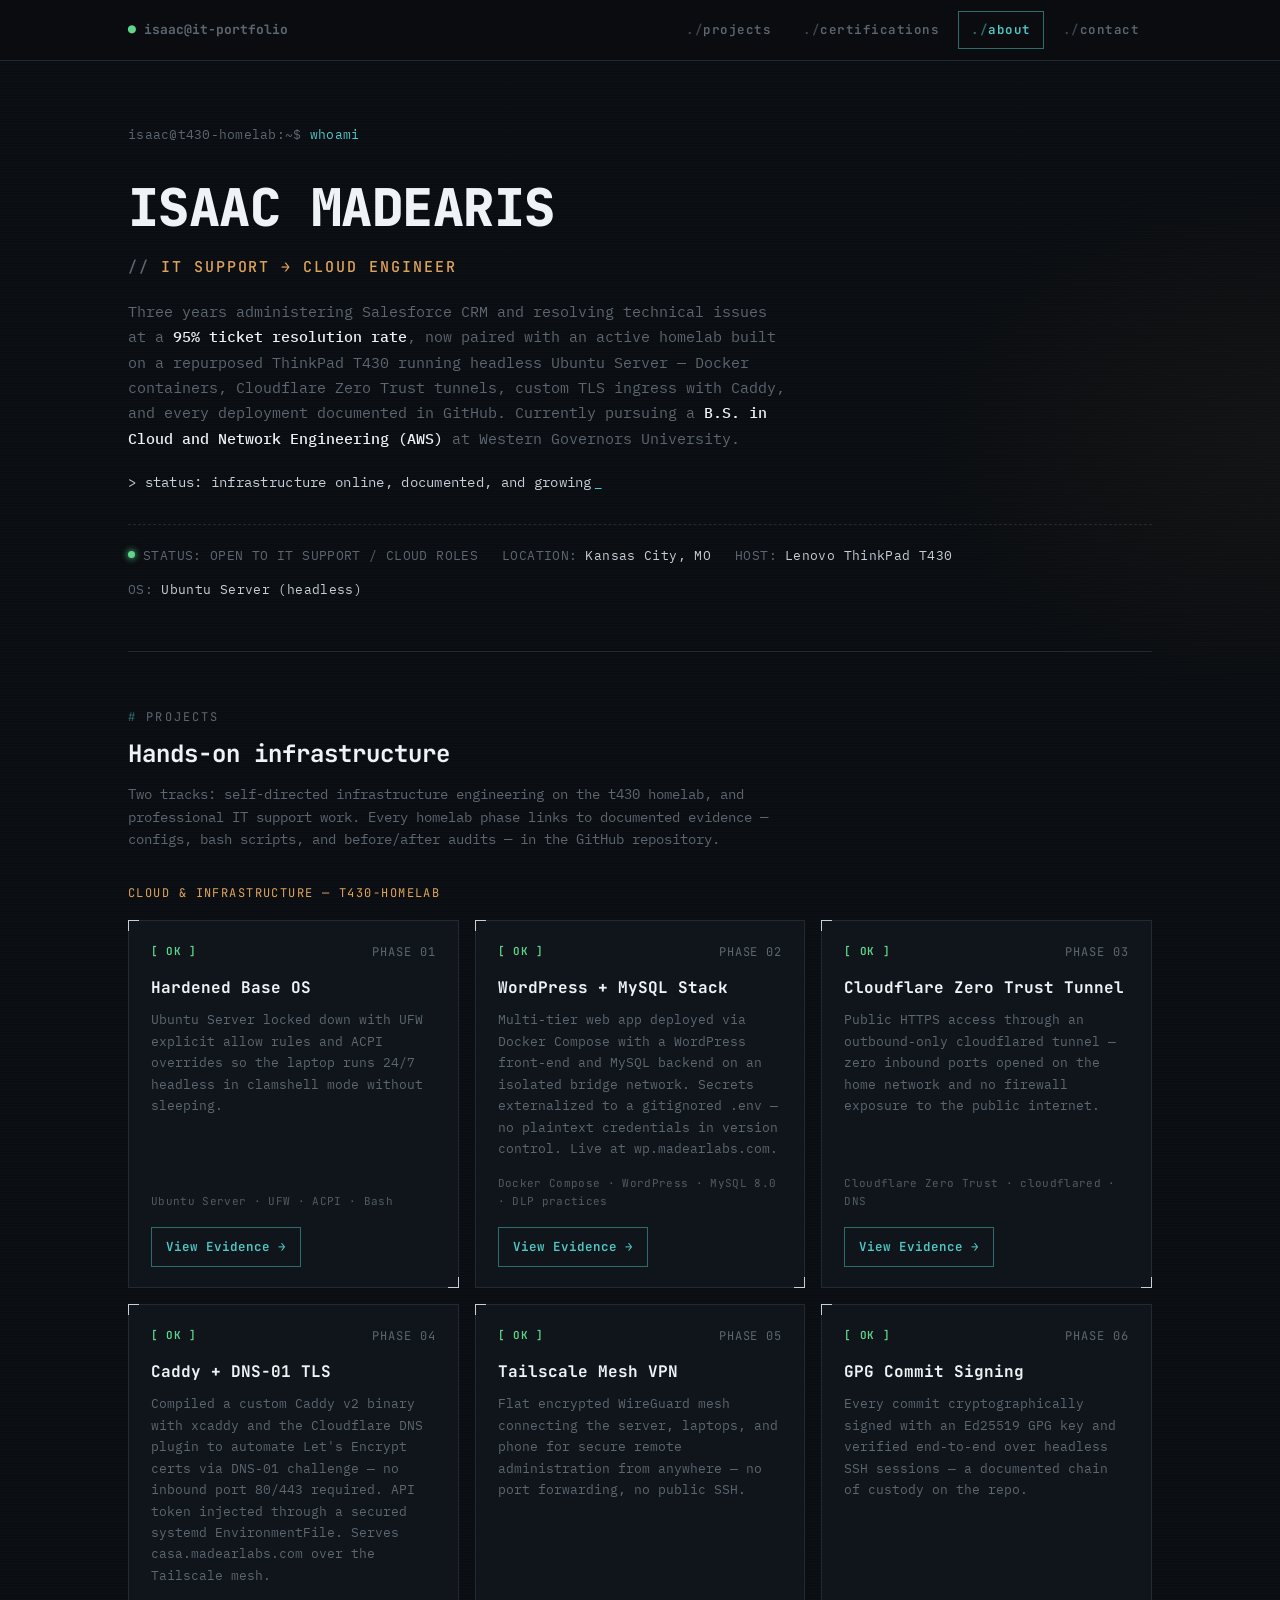
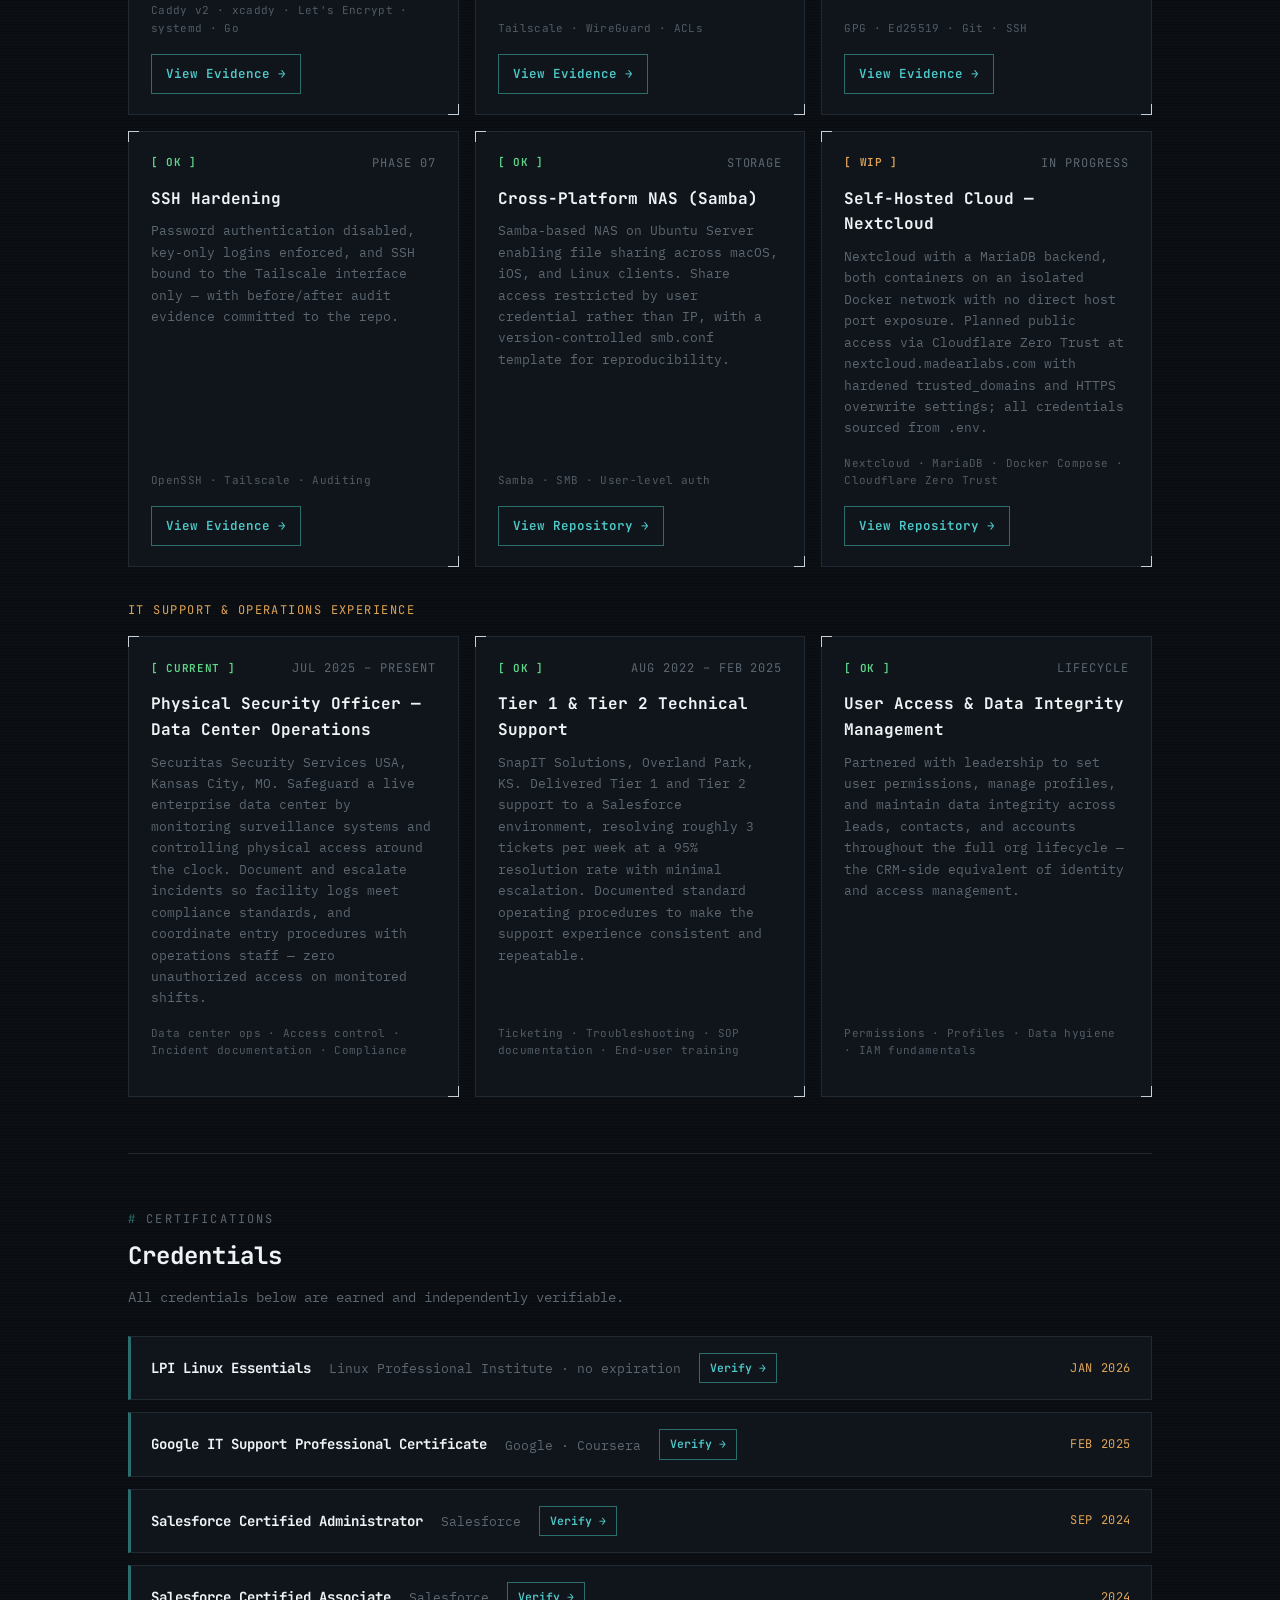
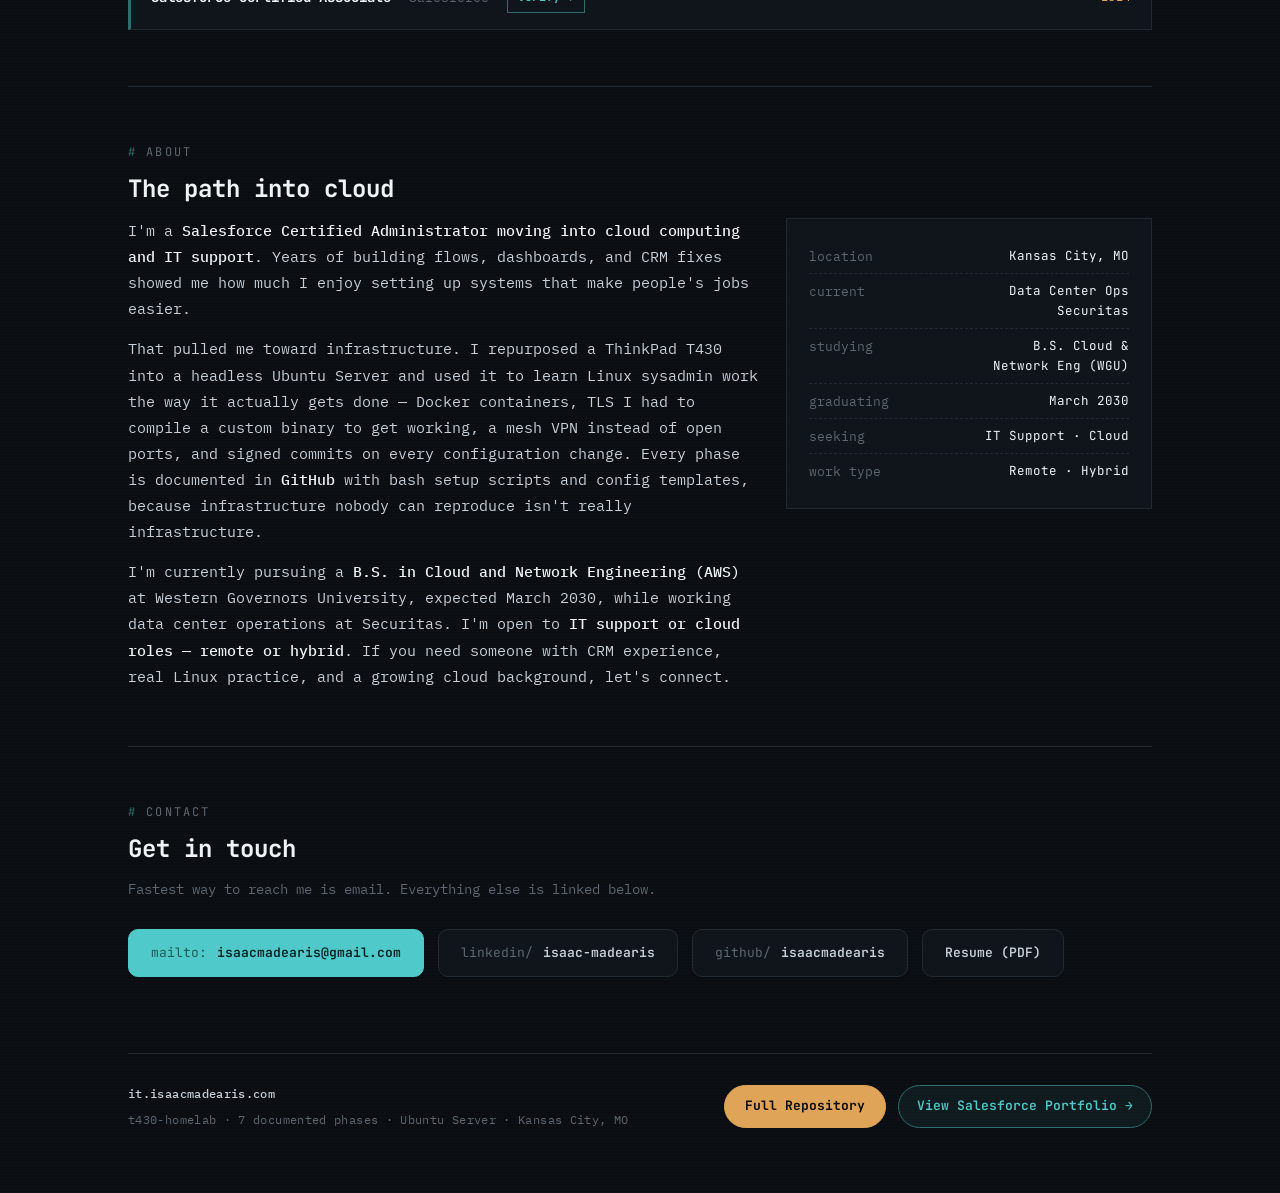
==== index.html @ e812023b "Initial commit" ====
<!DOCTYPE html>
<html lang="en">
<head>
<meta charset="UTF-8">
<meta name="viewport" content="width=device-width, initial-scale=1.0">
<title>Isaac Madearis — IT Support → Cloud Engineer</title>
<meta name="description" content="Isaac Madearis — IT Support Specialist and Cloud &amp; Network Engineering student. Documented ThinkPad T430 homelab: Docker, Cloudflare Zero Trust, Caddy TLS, Tailscale.">
<link rel="preconnect" href="https://fonts.googleapis.com">
<link rel="preconnect" href="https://fonts.gstatic.com" crossorigin>
<link href="https://fonts.googleapis.com/css2?family=JetBrains+Mono:wght@400;500;600;700;800&family=IBM+Plex+Mono:wght@400;500&display=swap" rel="stylesheet">
<link rel="stylesheet" href="style.css">
</head>
<body>

  <nav class="topnav">
    <div class="wrap">
      <span class="nav-brand"><span class="dot">●</span> isaac@it-portfolio</span>
      <ul class="nav-links">
        <li><a href="#projects">projects</a></li>
        <li><a href="#certifications">certifications</a></li>
        <li><a href="#about">about</a></li>
        <li><a href="#contact">contact</a></li>
      </ul>
    </div>
  </nav>

  <div class="wrap">

    <header class="hero">
      <div class="prompt-line">isaac@t430-homelab:~$ <span class="cmd">whoami</span></div>
      <h1>ISAAC MADEARIS</h1>
      <div class="role">IT Support → Cloud Engineer</div>
      <p class="lede">
        Three years administering Salesforce CRM and resolving technical issues at a
        <strong>95% ticket resolution rate</strong>, now paired with an active homelab
        built on a repurposed ThinkPad T430 running headless Ubuntu Server — Docker
        containers, Cloudflare Zero Trust tunnels, custom TLS ingress with Caddy, and
        every deployment documented in GitHub. Currently pursuing a
        <strong>B.S. in Cloud and Network Engineering (AWS)</strong> at Western Governors University.
      </p>
      <div class="prompt-line output">&gt; status: infrastructure online, documented, and growing<span class="cursor">_</span></div>

      <div class="status-bar">
        <span class="status-item"><span class="led"></span> STATUS: OPEN TO IT SUPPORT / CLOUD ROLES</span>
        <span class="status-item">LOCATION: <span class="val">Kansas City, MO</span></span>
        <span class="status-item">HOST: <span class="val">Lenovo ThinkPad T430</span></span>
        <span class="status-item">OS: <span class="val">Ubuntu Server (headless)</span></span>
      </div>
    </header>

    <!-- ============ PROJECTS ============ -->
    <section id="projects">
      <div class="section-label">projects</div>
      <div class="section-title">Hands-on infrastructure</div>
      <p class="section-intro">
        Two tracks: self-directed infrastructure engineering on the t430 homelab, and
        professional IT support work. Every homelab phase links to documented evidence —
        configs, bash scripts, and before/after audits — in the GitHub repository.
      </p>

      <div class="subgroup-label">Cloud &amp; Infrastructure — t430-homelab</div>
      <div class="grid">

        <div class="card">
          <div class="card-head"><span class="ok-tag">[ OK ]</span><span class="phase-num">PHASE 01</span></div>
          <h3>Hardened Base OS</h3>
          <p>Ubuntu Server locked down with UFW explicit allow rules and ACPI overrides so the laptop runs 24/7 headless in clamshell mode without sleeping.</p>
          <div class="stack">Ubuntu Server · UFW · ACPI · Bash</div>
          <a class="evidence-btn" href="https://github.com/isaacmadearis/t430-homelab/tree/main/docs/portfolio/01-hardened-base-os" target="_blank" rel="noopener noreferrer">View Evidence <span class="arrow">→</span></a>
        </div>

        <div class="card">
          <div class="card-head"><span class="ok-tag">[ OK ]</span><span class="phase-num">PHASE 02</span></div>
          <h3>WordPress + MySQL Stack</h3>
          <p>Multi-tier web app deployed via Docker Compose with a WordPress front-end and MySQL backend on an isolated bridge network. Secrets externalized to a gitignored .env — no plaintext credentials in version control. Live at wp.madearlabs.com.</p>
          <div class="stack">Docker Compose · WordPress · MySQL 8.0 · DLP practices</div>
          <a class="evidence-btn" href="https://github.com/isaacmadearis/t430-homelab/tree/main/docs/portfolio/02-wordpress-mysql" target="_blank" rel="noopener noreferrer">View Evidence <span class="arrow">→</span></a>
        </div>

        <div class="card">
          <div class="card-head"><span class="ok-tag">[ OK ]</span><span class="phase-num">PHASE 03</span></div>
          <h3>Cloudflare Zero Trust Tunnel</h3>
          <p>Public HTTPS access through an outbound-only cloudflared tunnel — zero inbound ports opened on the home network and no firewall exposure to the public internet.</p>
          <div class="stack">Cloudflare Zero Trust · cloudflared · DNS</div>
          <a class="evidence-btn" href="https://github.com/isaacmadearis/t430-homelab/tree/main/docs/portfolio/03-cloudflare-tunnel" target="_blank" rel="noopener noreferrer">View Evidence <span class="arrow">→</span></a>
        </div>

        <div class="card">
          <div class="card-head"><span class="ok-tag">[ OK ]</span><span class="phase-num">PHASE 04</span></div>
          <h3>Caddy + DNS-01 TLS</h3>
          <p>Compiled a custom Caddy v2 binary with xcaddy and the Cloudflare DNS plugin to automate Let's Encrypt certs via DNS-01 challenge — no inbound port 80/443 required. API token injected through a secured systemd EnvironmentFile. Serves casa.madearlabs.com over the Tailscale mesh.</p>
          <div class="stack">Caddy v2 · xcaddy · Let's Encrypt · systemd · Go</div>
          <a class="evidence-btn" href="https://github.com/isaacmadearis/t430-homelab/tree/main/docs/portfolio/04-caddy-dns01-tls" target="_blank" rel="noopener noreferrer">View Evidence <span class="arrow">→</span></a>
        </div>

        <div class="card">
          <div class="card-head"><span class="ok-tag">[ OK ]</span><span class="phase-num">PHASE 05</span></div>
          <h3>Tailscale Mesh VPN</h3>
          <p>Flat encrypted WireGuard mesh connecting the server, laptops, and phone for secure remote administration from anywhere — no port forwarding, no public SSH.</p>
          <div class="stack">Tailscale · WireGuard · ACLs</div>
          <a class="evidence-btn" href="https://github.com/isaacmadearis/t430-homelab/tree/main/docs/portfolio/05-tailscale-mesh" target="_blank" rel="noopener noreferrer">View Evidence <span class="arrow">→</span></a>
        </div>

        <div class="card">
          <div class="card-head"><span class="ok-tag">[ OK ]</span><span class="phase-num">PHASE 06</span></div>
          <h3>GPG Commit Signing</h3>
          <p>Every commit cryptographically signed with an Ed25519 GPG key and verified end-to-end over headless SSH sessions — a documented chain of custody on the repo.</p>
          <div class="stack">GPG · Ed25519 · Git · SSH</div>
          <a class="evidence-btn" href="https://github.com/isaacmadearis/t430-homelab/tree/main/docs/portfolio/06-gpg-signing" target="_blank" rel="noopener noreferrer">View Evidence <span class="arrow">→</span></a>
        </div>

        <div class="card">
          <div class="card-head"><span class="ok-tag">[ OK ]</span><span class="phase-num">PHASE 07</span></div>
          <h3>SSH Hardening</h3>
          <p>Password authentication disabled, key-only logins enforced, and SSH bound to the Tailscale interface only — with before/after audit evidence committed to the repo.</p>
          <div class="stack">OpenSSH · Tailscale · Auditing</div>
          <a class="evidence-btn" href="https://github.com/isaacmadearis/t430-homelab/tree/main/docs/portfolio/07-ssh-hardening" target="_blank" rel="noopener noreferrer">View Evidence <span class="arrow">→</span></a>
        </div>

        <div class="card">
          <div class="card-head"><span class="ok-tag">[ OK ]</span><span class="phase-num">STORAGE</span></div>
          <h3>Cross-Platform NAS (Samba)</h3>
          <p>Samba-based NAS on Ubuntu Server enabling file sharing across macOS, iOS, and Linux clients. Share access restricted by user credential rather than IP, with a version-controlled smb.conf template for reproducibility.</p>
          <div class="stack">Samba · SMB · User-level auth</div>
          <a class="evidence-btn" href="https://github.com/isaacmadearis/t430-homelab" target="_blank" rel="noopener noreferrer">View Repository <span class="arrow">→</span></a>
        </div>

        <div class="card">
          <div class="card-head"><span class="wip-tag">[ WIP ]</span><span class="phase-num">IN PROGRESS</span></div>
          <h3>Self-Hosted Cloud — Nextcloud</h3>
          <p>Nextcloud with a MariaDB backend, both containers on an isolated Docker network with no direct host port exposure. Planned public access via Cloudflare Zero Trust at nextcloud.madearlabs.com with hardened trusted_domains and HTTPS overwrite settings; all credentials sourced from .env.</p>
          <div class="stack">Nextcloud · MariaDB · Docker Compose · Cloudflare Zero Trust</div>
          <a class="evidence-btn" href="https://github.com/isaacmadearis/t430-homelab" target="_blank" rel="noopener noreferrer">View Repository <span class="arrow">→</span></a>
        </div>

      </div>

      <div class="subgroup-label">IT Support &amp; Operations Experience</div>
      <div class="grid">

        <div class="card">
          <div class="card-head"><span class="ok-tag">[ CURRENT ]</span><span class="phase-num">JUL 2025 – PRESENT</span></div>
          <h3>Physical Security Officer — Data Center Operations</h3>
          <p>Securitas Security Services USA, Kansas City, MO. Safeguard a live enterprise data center by monitoring surveillance systems and controlling physical access around the clock. Document and escalate incidents so facility logs meet compliance standards, and coordinate entry procedures with operations staff — zero unauthorized access on monitored shifts.</p>
          <div class="stack">Data center ops · Access control · Incident documentation · Compliance</div>
        </div>

        <div class="card">
          <div class="card-head"><span class="ok-tag">[ OK ]</span><span class="phase-num">AUG 2022 – FEB 2025</span></div>
          <h3>Tier 1 &amp; Tier 2 Technical Support</h3>
          <p>SnapIT Solutions, Overland Park, KS. Delivered Tier 1 and Tier 2 support to a Salesforce environment, resolving roughly 3 tickets per week at a 95% resolution rate with minimal escalation. Documented standard operating procedures to make the support experience consistent and repeatable.</p>
          <div class="stack">Ticketing · Troubleshooting · SOP documentation · End-user training</div>
        </div>

        <div class="card">
          <div class="card-head"><span class="ok-tag">[ OK ]</span><span class="phase-num">LIFECYCLE</span></div>
          <h3>User Access &amp; Data Integrity Management</h3>
          <p>Partnered with leadership to set user permissions, manage profiles, and maintain data integrity across leads, contacts, and accounts throughout the full org lifecycle — the CRM-side equivalent of identity and access management.</p>
          <div class="stack">Permissions · Profiles · Data hygiene · IAM fundamentals</div>
        </div>

      </div>
    </section>

    <!-- ============ CERTIFICATIONS ============ -->
    <section id="certifications">
      <div class="section-label">certifications</div>
      <div class="section-title">Credentials</div>
      <p class="section-intro">All credentials below are earned and independently verifiable.</p>

      <div class="cert-list">

        <div class="cert">
          <span class="cert-name">LPI Linux Essentials</span>
          <span class="cert-issuer">Linux Professional Institute · no expiration</span>
          <a class="verify-link" href="https://cs.lpi.org/caf/Xamman/certification/verify/LPI000679777/8hfeycfhcq" target="_blank" rel="noopener noreferrer">Verify →</a>
          <span class="cert-date">JAN 2026</span>
        </div>

        <div class="cert">
          <span class="cert-name">Google IT Support Professional Certificate</span>
          <span class="cert-issuer">Google · Coursera</span>
          <a class="verify-link" href="https://coursera.org/share/01f7da1d4bd0c5d32ac0618a09674ccf" target="_blank" rel="noopener noreferrer">Verify →</a>
          <span class="cert-date">FEB 2025</span>
        </div>

        <div class="cert">
          <span class="cert-name">Salesforce Certified Administrator</span>
          <span class="cert-issuer">Salesforce</span>
          <a class="verify-link" href="https://www.salesforce.com/trailblazer/imadearis" target="_blank" rel="noopener noreferrer">Verify →</a>
          <span class="cert-date">SEP 2024</span>
        </div>

        <div class="cert">
          <span class="cert-name">Salesforce Certified Associate</span>
          <span class="cert-issuer">Salesforce</span>
          <a class="verify-link" href="https://www.salesforce.com/trailblazer/imadearis" target="_blank" rel="noopener noreferrer">Verify →</a>
          <span class="cert-date">2024</span>
        </div>

      </div>
    </section>

    <!-- ============ ABOUT ============ -->
    <section id="about">
      <div class="section-label">about</div>
      <div class="section-title">The path into cloud</div>
      <div class="about">
        <div class="about-text">
          <p>
            I'm a <strong>Salesforce Certified Administrator moving into cloud computing and IT support</strong>.
            Years of building flows, dashboards, and CRM fixes showed me how much I enjoy setting up
            systems that make people's jobs easier.
          </p>
          <p>
            That pulled me toward infrastructure. I repurposed a ThinkPad T430 into a headless Ubuntu
            Server and used it to learn Linux sysadmin work the way it actually gets done — Docker
            containers, TLS I had to compile a custom binary to get working, a mesh VPN instead of open
            ports, and signed commits on every configuration change. Every phase is documented in
            <strong>GitHub</strong> with bash setup scripts and config templates, because infrastructure
            nobody can reproduce isn't really infrastructure.
          </p>
          <p>
            I'm currently pursuing a <strong>B.S. in Cloud and Network Engineering (AWS)</strong> at
            Western Governors University, expected March 2030, while working data center operations at
            Securitas. I'm open to <strong>IT support or cloud roles — remote or hybrid</strong>. If you
            need someone with CRM experience, real Linux practice, and a growing cloud background,
            let's connect.
          </p>
        </div>
        <div class="about-facts">
          <div><span>location</span><span>Kansas City, MO</span></div>
          <div><span>current</span><span>Data Center Ops<br>Securitas</span></div>
          <div><span>studying</span><span>B.S. Cloud &amp;<br>Network Eng (WGU)</span></div>
          <div><span>graduating</span><span>March 2030</span></div>
          <div><span>seeking</span><span>IT Support · Cloud</span></div>
          <div><span>work type</span><span>Remote · Hybrid</span></div>
        </div>
      </div>
    </section>

    <!-- ============ CONTACT ============ -->
    <section id="contact">
      <div class="section-label">contact</div>
      <div class="section-title">Get in touch</div>
      <p class="section-intro">Fastest way to reach me is email. Everything else is linked below.</p>
      <div class="contact-grid">
        <a class="contact-btn primary" id="emailBtn" href="#"><span class="proto">mailto:</span><span id="emailText">…</span></a>
        <a class="contact-btn" href="https://www.linkedin.com/in/isaac-madearis/" target="_blank" rel="noopener noreferrer"><span class="proto">linkedin/</span>isaac-madearis</a>
        <a class="contact-btn" href="https://github.com/isaacmadearis" target="_blank" rel="noopener noreferrer"><span class="proto">github/</span>isaacmadearis</a>
        <!-- CUSTOMIZE: replace href with a link to your hosted resume PDF -->
        <a class="contact-btn" href="https://resume.isaacmadearis.com" target="_blank" rel="noopener noreferrer">Resume (PDF)</a>
      </div>
    </section>

    <footer>
      <div class="footer-left">
        <div class="footer-line"><strong>it.isaacmadearis.com</strong></div>
        <div class="footer-line">t430-homelab · 7 documented phases · Ubuntu Server · Kansas City, MO</div>
      </div>
      <div class="footer-btns">
        <a class="repo-btn" href="https://github.com/isaacmadearis/t430-homelab" target="_blank" rel="noopener noreferrer">Full Repository</a>
        <a class="cross-link" href="https://salesforce.isaacmadearis.com">View Salesforce Portfolio →</a>
      </div>
    </footer>

  </div>

<script>
(function() {
  /* ---- Email obfuscation: assembled at runtime, never in the HTML source ---- */
  var btn  = document.getElementById('emailBtn');
  var text = document.getElementById('emailText');
  if (btn && text) {
    var user = ['isaac', 'madearis'].join('');
    var dom  = ['gmail', 'com'].join('.');
    var addr = user + '\u0040' + dom;
    text.textContent = addr;
    btn.addEventListener('click', function(e) {
      e.preventDefault();
      window.location.href = 'mai' + 'lto:' + addr;
    });
  }

  /* ---- Active nav link on scroll ---- */
  var links = document.querySelectorAll('.nav-links a');
  var sections = document.querySelectorAll('section[id]');
  if (links.length && sections.length && 'IntersectionObserver' in window) {
    var obs = new IntersectionObserver(function(entries) {
      entries.forEach(function(entry) {
        if (entry.isIntersecting) {
          links.forEach(function(l) {
            l.classList.toggle('active', l.getAttribute('href') === '#' + entry.target.id);
          });
        }
      });
    }, { rootMargin: '-30% 0px -60% 0px' });
    sections.forEach(function(s) { obs.observe(s); });
  }
})();
</script>

</body>
</html>
---- style.css ----
:root{
    --bg: #0a0d11;
    --panel: #10151b;
    --panel-hover: #141b22;
    --border: #212a32;
    --border-bright: #3a4650;
    --text: #c7d0d9;
    --text-dim: #5c6771;
    --text-bright: #eef3f6;
    --accent: #4fc9c9;
    --accent-dim: #2c6e6e;
    --amber: #dfa458;
    --led: #5fd68a;
    --font-display: 'JetBrains Mono', monospace;
    --font-body: 'IBM Plex Mono', monospace;
    --nav-h: 60px;
  }

  *{ margin:0; padding:0; box-sizing:border-box; }
  html{ scroll-behavior:smooth; }

  body{
    background:
      radial-gradient(ellipse 900px 500px at 15% -10%, rgba(79,201,201,0.06), transparent 60%),
      radial-gradient(ellipse 700px 500px at 100% 10%, rgba(223,164,88,0.04), transparent 55%),
      repeating-linear-gradient(0deg, rgba(255,255,255,0.012) 0px, rgba(255,255,255,0.012) 1px, transparent 1px, transparent 3px),
      var(--bg);
    color: var(--text);
    font-family: var(--font-body);
    line-height: 1.6;
    -webkit-font-smoothing: antialiased;
    min-height: 100vh;
  }

  a{ color: inherit; text-decoration:none; }
  ::selection{ background: var(--accent-dim); color: var(--text-bright); }

  .wrap{ max-width: 1080px; margin: 0 auto; padding: 0 28px; }

  /* ---------- NAV (flexbox, sticky) ---------- */
  nav.topnav{
    position: sticky; top: 0; z-index: 100;
    background: rgba(10,13,17,0.90);
    -webkit-backdrop-filter: blur(8px);
    backdrop-filter: blur(8px);
    border-bottom: 1px solid var(--border);
  }
  nav.topnav .wrap{
    display:flex; align-items:center; justify-content:space-between; gap:20px;
    height: var(--nav-h);
  }
  .nav-brand{
    font-family: var(--font-display); font-size:13px; font-weight:700;
    color: var(--text-dim); white-space:nowrap;
  }
  .nav-brand .dot{ color: var(--led); }
  .nav-links{ display:flex; gap:6px; list-style:none; flex-wrap:wrap; }
  .nav-links a{
    display:block; font-family: var(--font-display);
    font-size:12.5px; font-weight:600; letter-spacing:0.04em;
    color: var(--text-dim); padding:8px 12px;
    border:1px solid transparent; transition: color .2s ease, border-color .2s ease;
  }
  .nav-links a::before{ content:"./"; color: var(--border-bright); }
  .nav-links a:hover{ color: var(--text-bright); }
  .nav-links a.active{ color: var(--accent); border-color: var(--accent-dim); }
  .nav-links a.active::before{ color: var(--accent-dim); }

  /* ---------- HERO ---------- */
  .hero{ padding: 64px 0 52px; border-bottom:1px solid var(--border); }
  .prompt-line{ font-size:13px; color: var(--text-dim); letter-spacing:0.02em; }
  .prompt-line .cmd{ color: var(--accent); }
  .prompt-line.output{ color: var(--text); font-size:14px; margin-top:20px; }
  .cursor{ display:inline-block; color: var(--accent); margin-left:2px; animation: blink 1s step-end infinite; }

  h1{
    font-family: var(--font-display); font-weight:800;
    font-size: clamp(30px, 5.2vw, 52px); letter-spacing:-0.01em;
    color: var(--text-bright); margin: 20px 0 6px;
  }
  .role{
    font-family: var(--font-display); font-weight:500; font-size:15px;
    letter-spacing:0.13em; text-transform:uppercase; color: var(--amber);
  }
  .role::before{ content:"// "; color: var(--text-dim); }
  .lede{
    margin-top:20px; font-size:14.5px; color: var(--text-dim);
    max-width: 660px; line-height:1.75;
  }
  .lede strong{ color: var(--text-bright); font-weight:500; }

  .status-bar{
    display:flex; flex-wrap:wrap; gap: 14px 24px;
    margin-top:30px; padding-top:20px; border-top:1px dashed var(--border);
    font-size:12.5px; color: var(--text-dim); letter-spacing:0.03em;
  }
  .status-item{ display:flex; align-items:center; gap:8px; white-space:nowrap; }
  .led{
    width:7px; height:7px; border-radius:50%; background: var(--led);
    box-shadow: 0 0 6px 1px rgba(95,214,138,0.7);
    animation: pulse 2.4s ease-in-out infinite; flex-shrink:0;
  }
  .val{ color: var(--text); }

  /* ---------- SECTIONS ---------- */
  section{ padding: 56px 0; border-bottom:1px solid var(--border); scroll-margin-top: calc(var(--nav-h) + 12px); }
  section:last-of-type{ border-bottom:none; }

  .section-label{
    font-family: var(--font-display); font-size:12px; letter-spacing:0.18em;
    text-transform:uppercase; color: var(--text-dim); margin-bottom:8px;
  }
  .section-label::before{ content:"# "; color: var(--accent-dim); }
  .section-title{
    font-family: var(--font-display); font-size:24px; font-weight:700;
    color: var(--text-bright); margin-bottom:10px;
  }
  .section-intro{ font-size:14px; color: var(--text-dim); max-width:640px; margin-bottom:28px; }
  .subgroup-label{
    font-family: var(--font-display); font-size:12px; letter-spacing:0.12em;
    text-transform:uppercase; color: var(--amber); margin: 34px 0 16px;
  }
  .subgroup-label:first-of-type{ margin-top:0; }

  /* ---------- CARD GRID (css grid) ---------- */
  .grid{
    display:grid; grid-template-columns: repeat(auto-fit, minmax(290px, 1fr)); gap:16px;
  }
  .card{
    position:relative; background: var(--panel); border:1px solid var(--border);
    padding: 22px 22px 20px; display:flex; flex-direction:column;
    transition: border-color .25s ease, background .25s ease, transform .25s ease;
  }
  .card:hover{ border-color: var(--border-bright); background: var(--panel-hover); transform: translateY(-2px); }
  .card::before, .card::after{
    content:""; position:absolute; width:10px; height:10px;
    border-color: var(--border-bright); transition: border-color .25s ease;
  }
  .card::before{ top:-1px; left:-1px; border-top:1px solid; border-left:1px solid; }
  .card::after{ bottom:-1px; right:-1px; border-bottom:1px solid; border-right:1px solid; }
  .card:hover::before, .card:hover::after{ border-color: var(--accent); }

  .card-head{ display:flex; align-items:center; justify-content:space-between; margin-bottom:13px; gap:12px; }
  .ok-tag{ font-family: var(--font-display); font-size:11px; font-weight:600; letter-spacing:0.06em; color: var(--led); }
  .wip-tag{ font-family: var(--font-display); font-size:11px; font-weight:600; letter-spacing:0.06em; color: var(--amber); }
  .phase-num{ font-family: var(--font-display); font-size:12px; color: var(--text-dim); letter-spacing:0.08em; }
  .card h3{ font-family: var(--font-display); font-size:16px; font-weight:700; color: var(--text-bright); margin-bottom:9px; }
  .card p{ font-size:13px; color: var(--text-dim); line-height:1.65; margin-bottom:16px; flex:1; }
  .stack{
    font-family: var(--font-display); font-size:11px; color: var(--text-dim);
    letter-spacing:0.03em; margin-bottom:16px; opacity:.85;
  }
  .evidence-btn{
    align-self:flex-start; display:inline-flex; align-items:center; gap:8px;
    font-family: var(--font-display); font-size:12.5px; font-weight:600;
    color: var(--accent); border:1px solid var(--accent-dim); padding:9px 14px;
    transition: background .2s ease, color .2s ease, border-color .2s ease;
  }
  .evidence-btn:hover{ background: var(--accent); color:#08201f; border-color: var(--accent); }
  .evidence-btn .arrow{ transition: transform .2s ease; }
  .evidence-btn:hover .arrow{ transform: translateX(3px); }

  /* ---------- CERTIFICATIONS ---------- */
  .cert-list{ display:flex; flex-direction:column; gap:12px; }
  .cert{
    display:flex; flex-wrap:wrap; align-items:center; gap:10px 18px;
    background: var(--panel); border:1px solid var(--border);
    border-left:3px solid var(--accent-dim); padding:16px 20px;
    transition: background .25s ease, border-left-color .25s ease;
  }
  .cert:hover{ background: var(--panel-hover); border-left-color: var(--accent); }
  .cert-name{ font-family: var(--font-display); font-size:14px; font-weight:700; color: var(--text-bright); }
  .cert-issuer{ font-size:12.5px; color: var(--text-dim); }
  .cert-date{ font-family: var(--font-display); font-size:12px; color: var(--amber); letter-spacing:0.05em; white-space:nowrap; margin-left:auto; }
  .verify-link{
    font-family: var(--font-display); font-size:11.5px; font-weight:600;
    color: var(--accent); border:1px solid var(--accent-dim); padding:5px 10px;
    transition: background .2s ease, color .2s ease;
  }
  .verify-link:hover{ background: var(--accent); color:#08201f; }

  /* ---------- ABOUT ---------- */
  .about{ display:flex; flex-wrap:wrap; gap:26px; }
  .about-text{ flex:2 1 400px; font-size:14.5px; color: var(--text); line-height:1.8; }
  .about-text p + p{ margin-top:14px; }
  .about-text strong{ color: var(--text-bright); font-weight:500; }
  .about-facts{
    flex:1 1 250px; background: var(--panel); border:1px solid var(--border);
    padding:20px 22px; font-size:12.5px; align-self:flex-start;
  }
  .about-facts div{
    display:flex; justify-content:space-between; gap:14px;
    padding:7px 0; border-bottom:1px dashed var(--border);
  }
  .about-facts div:last-child{ border-bottom:none; }
  .about-facts span:first-child{ color: var(--text-dim); }
  .about-facts span:last-child{ color: var(--text-bright); font-family: var(--font-display); text-align:right; }

  /* ---------- CONTACT BUTTONS ---------- */
  .contact-grid{ display:flex; flex-wrap:wrap; gap:14px; }
  .contact-btn{
    display:inline-flex; align-items:center; gap:10px;
    font-family: var(--font-display); font-size:13px; font-weight:600;
    color: var(--text); background: var(--panel);
    border:1px solid var(--border); border-radius:10px; padding:13px 22px;
    transition: border-color .2s ease, color .2s ease, background .2s ease, box-shadow .2s ease;
    cursor:pointer;
  }
  .contact-btn:hover{
    color: var(--accent); border-color: var(--accent-dim);
    background: var(--panel-hover); box-shadow: 0 4px 14px rgba(79,201,201,0.10);
  }
  .contact-btn.primary{ background: var(--accent); border-color: var(--accent); color:#08201f; }
  .contact-btn.primary:hover{ color:#08201f; box-shadow: 0 4px 14px rgba(79,201,201,0.28); }
  .contact-btn .proto{ color: var(--text-dim); font-weight:400; }
  .contact-btn.primary .proto{ color: rgba(8,32,31,0.65); }

  /* ---------- FOOTER ---------- */
  footer{
    padding: 30px 0 64px; display:flex; flex-wrap:wrap;
    align-items:center; justify-content:space-between; gap:18px;
    border-top:1px solid var(--border); margin-top:20px;
  }
  .footer-left{ display:flex; flex-direction:column; gap:6px; }
  .footer-line{ font-size:12px; color: var(--text-dim); letter-spacing:0.03em; }
  .footer-line strong{ color: var(--text); font-weight:500; }
  .footer-btns{ display:flex; flex-wrap:wrap; gap:12px; }
  .cross-link{
    font-family: var(--font-display); font-size:13px; font-weight:600;
    color: var(--accent); border:1px solid var(--accent-dim); border-radius:999px;
    padding:10px 18px; background: rgba(79,201,201,0.07);
    transition: background .2s ease, color .2s ease;
  }
  .cross-link:hover{ background: var(--accent); color:#08201f; }
  .repo-btn{
    font-family: var(--font-display); font-size:13px; font-weight:700;
    color: var(--bg); background: var(--amber); border:1px solid var(--amber);
    border-radius:999px; padding:10px 20px; transition: opacity .2s ease;
  }
  .repo-btn:hover{ opacity:.85; }

  @keyframes blink{ 50%{ opacity:0; } }
  @keyframes pulse{ 0%,100%{ opacity:1; } 50%{ opacity:.4; } }

  @media (max-width: 640px){
    nav.topnav .wrap{ flex-wrap:wrap; height:auto; padding-top:10px; padding-bottom:10px; }
    .nav-brand{ display:none; }
    .nav-links{ width:100%; justify-content:center; }
    .hero{ padding:44px 0 38px; }
    .cert-date{ margin-left:0; width:100%; }
  }

  @media (prefers-reduced-motion: reduce){
    *{ transition:none !important; animation:none !important; }
  }
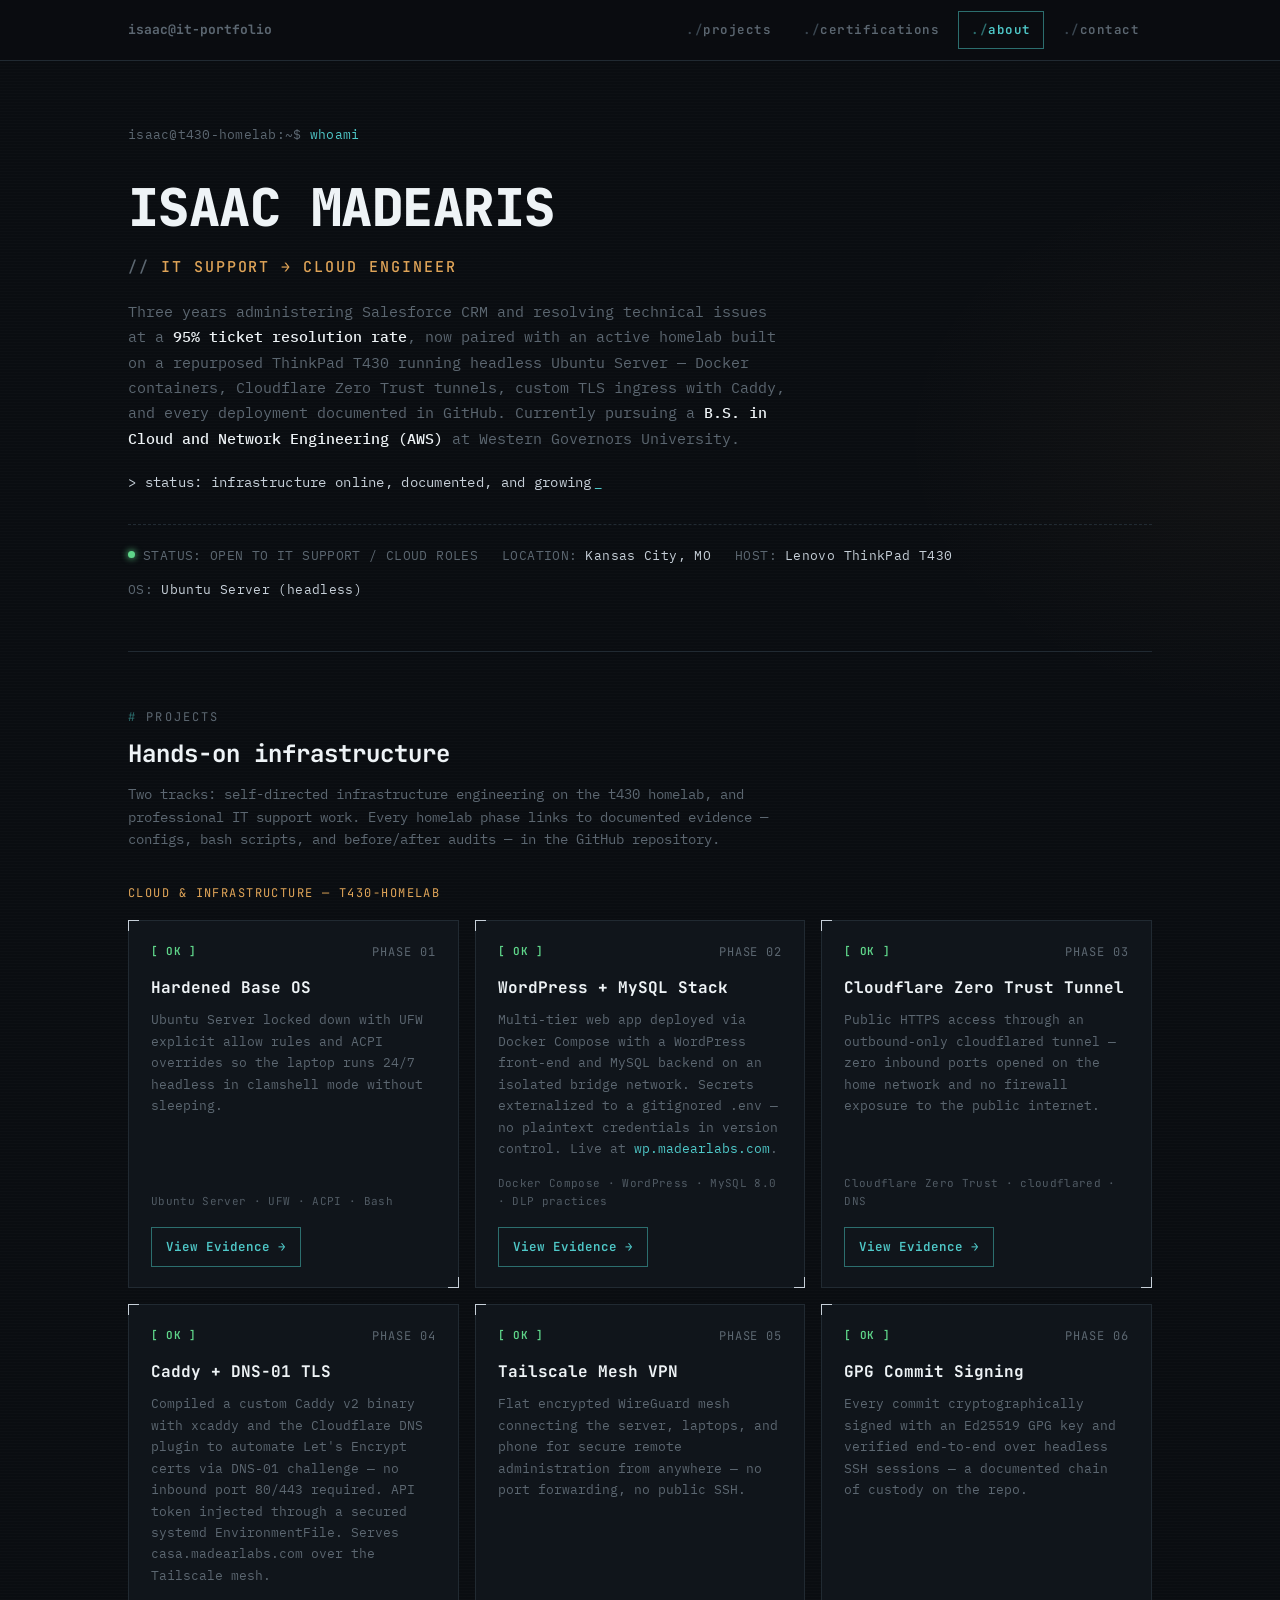
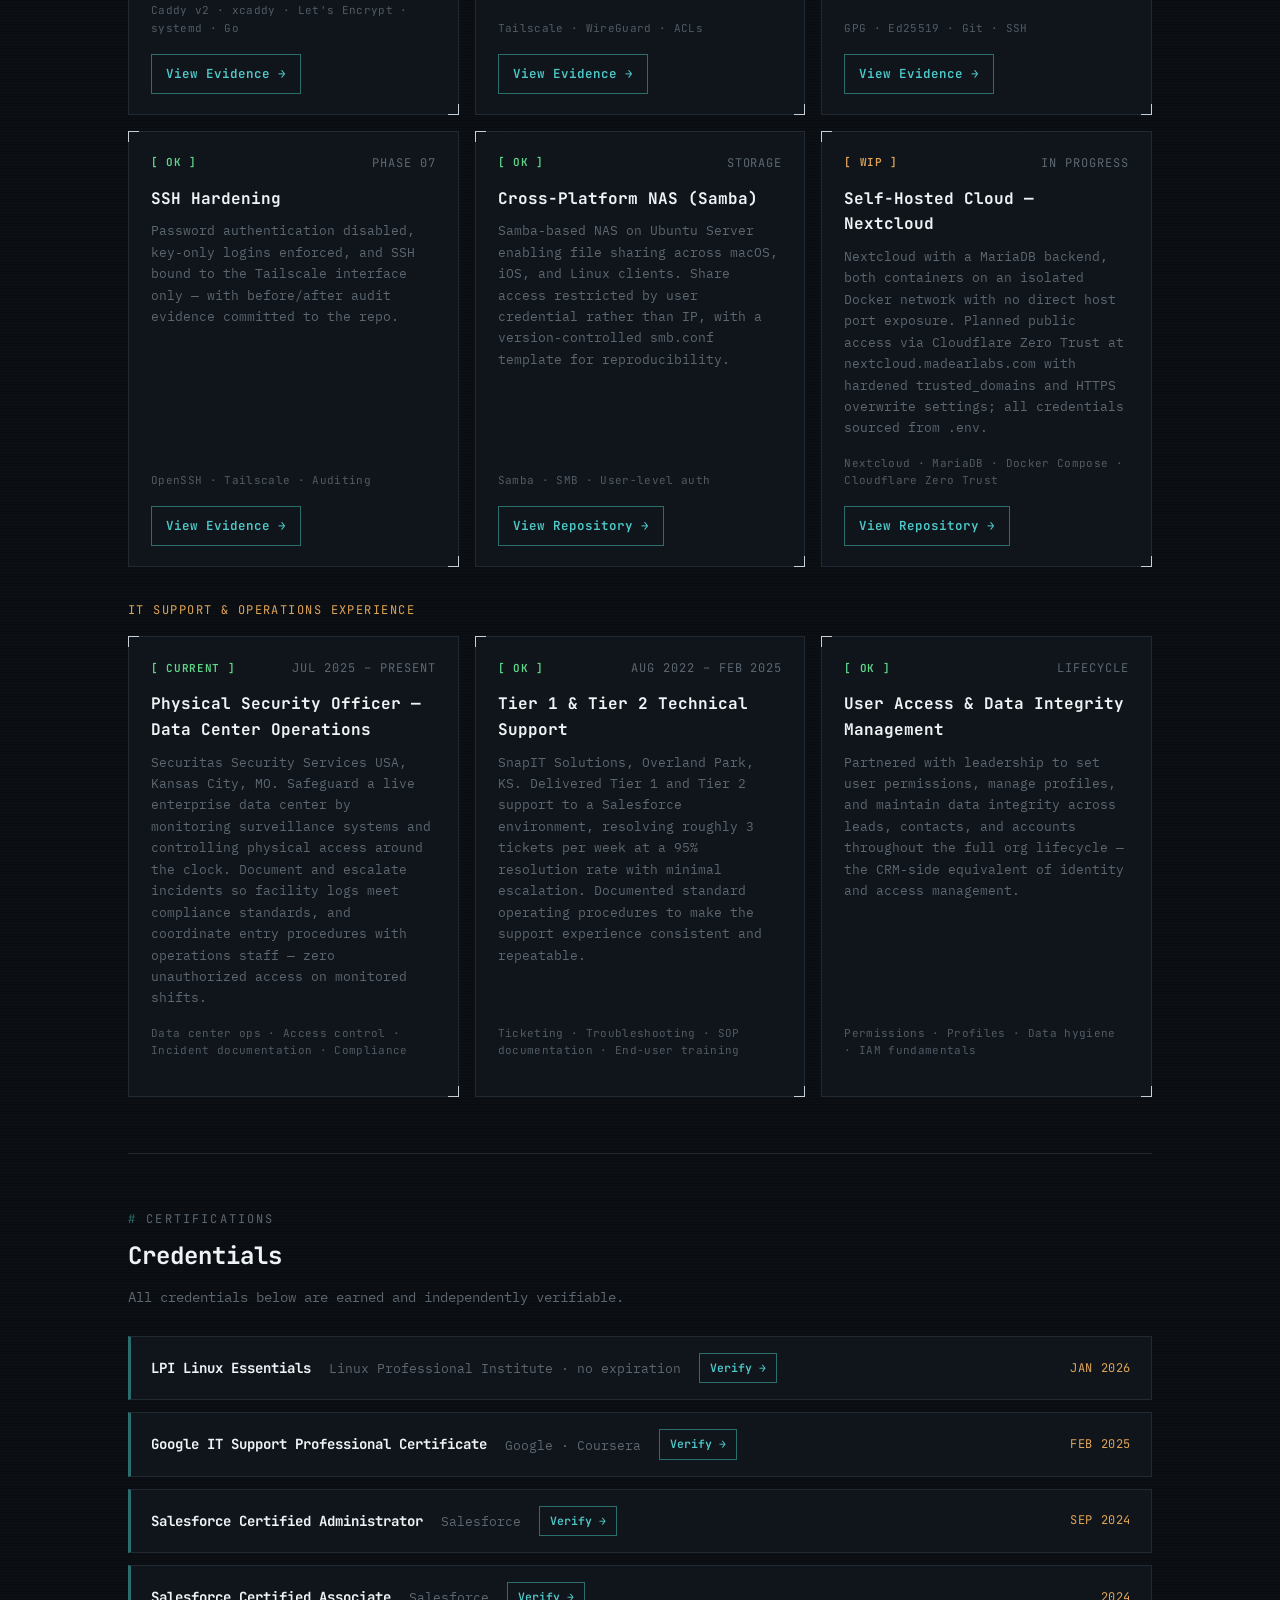
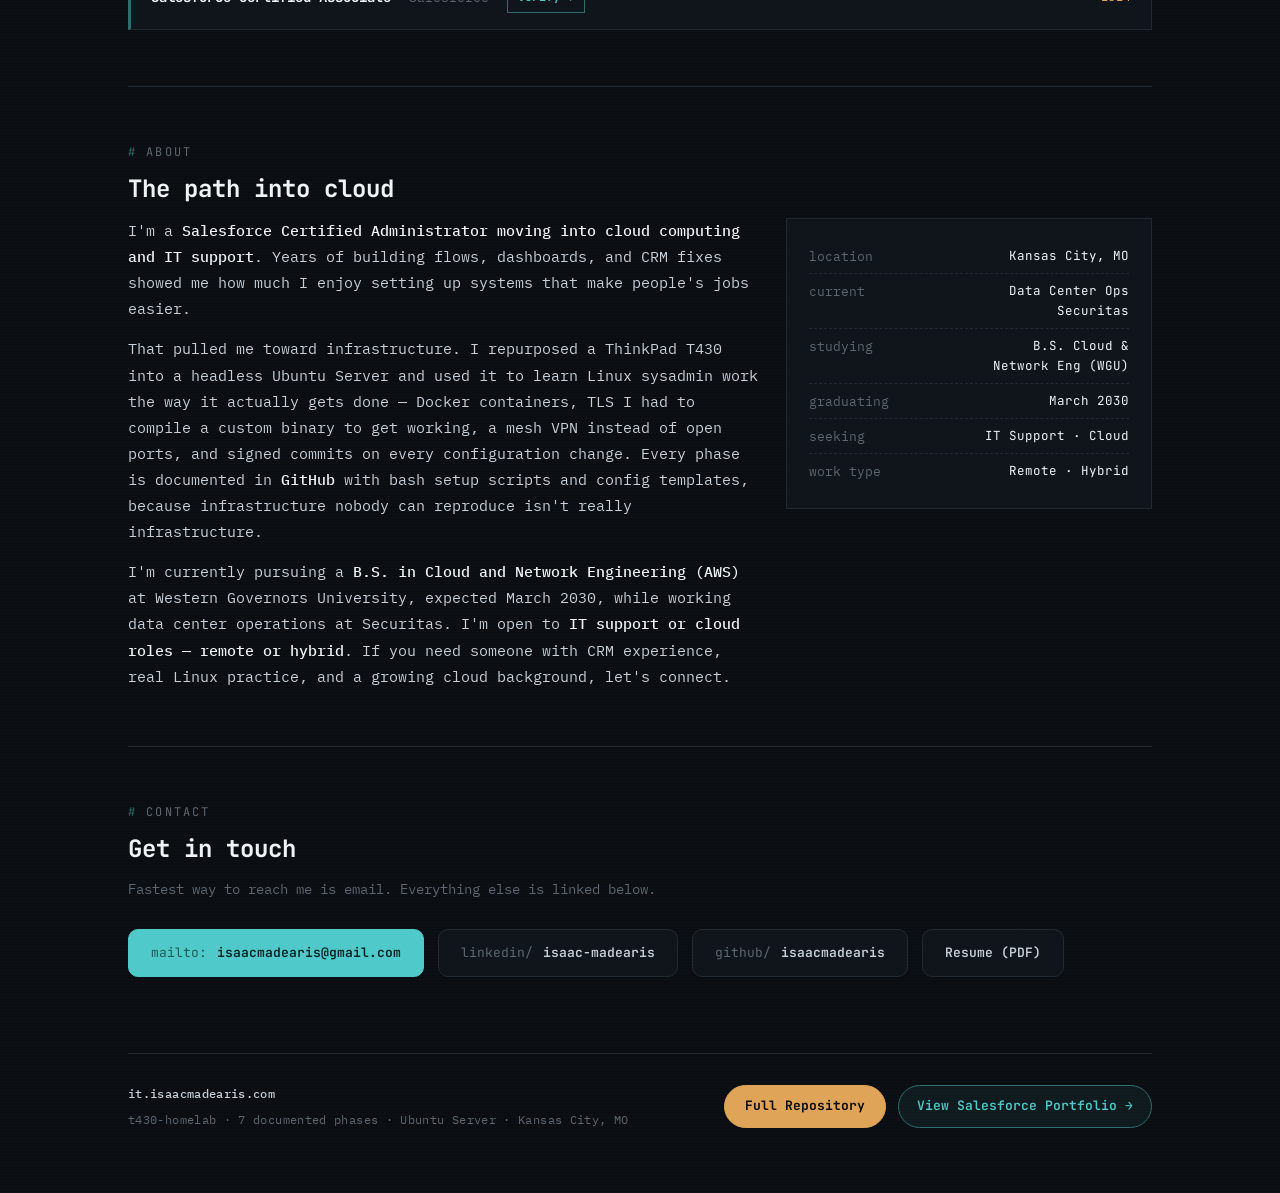
==== commit 37318e47: "Add social previews, favicon, structured data, 404 page, and nav polish - Open Graph / Twitter card " ====
--- a/index.html
+++ b/index.html
@@ -5,6 +5,37 @@
 <meta name="viewport" content="width=device-width, initial-scale=1.0">
 <title>Isaac Madearis — IT Support → Cloud Engineer</title>
 <meta name="description" content="Isaac Madearis — IT Support Specialist and Cloud &amp; Network Engineering student. Documented ThinkPad T430 homelab: Docker, Cloudflare Zero Trust, Caddy TLS, Tailscale.">
+<link rel="canonical" href="https://it.isaacmadearis.com/">
+<link rel="icon" type="image/svg+xml" href="/favicon.svg">
+<meta property="og:type" content="website">
+<meta property="og:url" content="https://it.isaacmadearis.com/">
+<meta property="og:site_name" content="it.isaacmadearis.com">
+<meta property="og:title" content="Isaac Madearis — IT Support → Cloud Engineer">
+<meta property="og:description" content="Documented ThinkPad T430 homelab: Docker, Cloudflare Zero Trust, Caddy TLS, Tailscale. Every deployment backed by verifiable evidence on GitHub.">
+<meta property="og:image" content="https://it.isaacmadearis.com/og-image.png">
+<meta property="og:image:width" content="1200">
+<meta property="og:image:height" content="630">
+<meta name="twitter:card" content="summary_large_image">
+<meta name="twitter:title" content="Isaac Madearis — IT Support → Cloud Engineer">
+<meta name="twitter:description" content="Documented ThinkPad T430 homelab: Docker, Cloudflare Zero Trust, Caddy TLS, Tailscale. Every deployment backed by verifiable evidence on GitHub.">
+<meta name="twitter:image" content="https://it.isaacmadearis.com/og-image.png">
+<script type="application/ld+json">
+{
+  "@context": "https://schema.org",
+  "@type": "Person",
+  "name": "Isaac Madearis",
+  "url": "https://it.isaacmadearis.com/",
+  "jobTitle": "IT Support Specialist",
+  "address": { "@type": "PostalAddress", "addressLocality": "Kansas City", "addressRegion": "MO", "addressCountry": "US" },
+  "alumniOf": { "@type": "CollegeOrUniversity", "name": "Western Governors University" },
+  "sameAs": [
+    "https://www.linkedin.com/in/isaac-madearis/",
+    "https://github.com/isaacmadearis",
+    "https://www.salesforce.com/trailblazer/imadearis",
+    "https://salesforce.isaacmadearis.com/"
+  ]
+}
+</script>
 <link rel="preconnect" href="https://fonts.googleapis.com">
 <link rel="preconnect" href="https://fonts.gstatic.com" crossorigin>
 <link href="https://fonts.googleapis.com/css2?family=JetBrains+Mono:wght@400;500;600;700;800&family=IBM+Plex+Mono:wght@400;500&display=swap" rel="stylesheet">
@@ -14,8 +45,11 @@
 
   <nav class="topnav">
     <div class="wrap">
-      <span class="nav-brand"><span class="dot">●</span> isaac@it-portfolio</span>
-      <ul class="nav-links">
+      <a class="nav-brand" href="#">isaac@it-portfolio</a>
+      <button class="nav-toggle" id="navToggle" aria-label="Toggle navigation menu" aria-expanded="false" aria-controls="navLinks">
+        <span></span><span></span><span></span>
+      </button>
+      <ul class="nav-links" id="navLinks">
         <li><a href="#projects">projects</a></li>
         <li><a href="#certifications">certifications</a></li>
         <li><a href="#about">about</a></li>
@@ -72,7 +106,7 @@
         <div class="card">
           <div class="card-head"><span class="ok-tag">[ OK ]</span><span class="phase-num">PHASE 02</span></div>
           <h3>WordPress + MySQL Stack</h3>
-          <p>Multi-tier web app deployed via Docker Compose with a WordPress front-end and MySQL backend on an isolated bridge network. Secrets externalized to a gitignored .env — no plaintext credentials in version control. Live at wp.madearlabs.com.</p>
+          <p>Multi-tier web app deployed via Docker Compose with a WordPress front-end and MySQL backend on an isolated bridge network. Secrets externalized to a gitignored .env — no plaintext credentials in version control. Live at <a href="https://wp.madearlabs.com" target="_blank" rel="noopener noreferrer">wp.madearlabs.com</a>.</p>
           <div class="stack">Docker Compose · WordPress · MySQL 8.0 · DLP practices</div>
           <a class="evidence-btn" href="https://github.com/isaacmadearis/t430-homelab/tree/main/docs/portfolio/02-wordpress-mysql" target="_blank" rel="noopener noreferrer">View Evidence <span class="arrow">→</span></a>
         </div>
@@ -282,6 +316,31 @@
     });
   }
 
+  /* ---- Mobile nav toggle ---- */
+  var navToggle = document.getElementById('navToggle');
+  var navLinksEl = document.getElementById('navLinks');
+  if (navToggle && navLinksEl) {
+    var closeMenu = function() {
+      navLinksEl.classList.remove('open');
+      navToggle.classList.remove('active');
+      navToggle.setAttribute('aria-expanded', 'false');
+    };
+    navToggle.addEventListener('click', function() {
+      var isOpen = navLinksEl.classList.toggle('open');
+      navToggle.classList.toggle('active', isOpen);
+      navToggle.setAttribute('aria-expanded', isOpen ? 'true' : 'false');
+    });
+    navLinksEl.querySelectorAll('a').forEach(function(link) {
+      link.addEventListener('click', closeMenu);
+    });
+    document.addEventListener('click', function(e) {
+      if (navLinksEl.classList.contains('open') && !e.target.closest('nav.topnav')) closeMenu();
+    });
+    document.addEventListener('keydown', function(e) {
+      if (e.key === 'Escape' && navLinksEl.classList.contains('open')) closeMenu();
+    });
+  }
+
   /* ---- Active nav link on scroll ---- */
   var links = document.querySelectorAll('.nav-links a');
   var sections = document.querySelectorAll('section[id]');
--- a/style.css
+++ b/style.css
@@ -52,8 +52,9 @@
   .nav-brand{
     font-family: var(--font-display); font-size:13px; font-weight:700;
     color: var(--text-dim); white-space:nowrap;
-  }
-  .nav-brand .dot{ color: var(--led); }
+    transition: color .2s ease;
+  }
+  .nav-brand:hover{ color: var(--text-bright); }
   .nav-links{ display:flex; gap:6px; list-style:none; flex-wrap:wrap; }
   .nav-links a{
     display:block; font-family: var(--font-display);
@@ -66,6 +67,19 @@
   .nav-links a.active{ color: var(--accent); border-color: var(--accent-dim); }
   .nav-links a.active::before{ color: var(--accent-dim); }
 
+  .nav-toggle{
+    display:none; flex-direction:column; justify-content:center; align-items:center;
+    gap:5px; width:36px; height:36px; padding:0; background:transparent; border:1px solid var(--border);
+    cursor:pointer; flex-shrink:0;
+  }
+  .nav-toggle span{
+    display:block; width:18px; height:2px; background: var(--text);
+    transition: transform .2s ease, opacity .2s ease;
+  }
+  .nav-toggle.active span:nth-child(1){ transform: translateY(7px) rotate(45deg); }
+  .nav-toggle.active span:nth-child(2){ opacity:0; }
+  .nav-toggle.active span:nth-child(3){ transform: translateY(-7px) rotate(-45deg); }
+
   /* ---------- HERO ---------- */
   .hero{ padding: 64px 0 52px; border-bottom:1px solid var(--border); }
   .prompt-line{ font-size:13px; color: var(--text-dim); letter-spacing:0.02em; }
@@ -146,6 +160,8 @@
   .phase-num{ font-family: var(--font-display); font-size:12px; color: var(--text-dim); letter-spacing:0.08em; }
   .card h3{ font-family: var(--font-display); font-size:16px; font-weight:700; color: var(--text-bright); margin-bottom:9px; }
   .card p{ font-size:13px; color: var(--text-dim); line-height:1.65; margin-bottom:16px; flex:1; }
+  .card p a{ color: var(--accent); }
+  .card p a:hover{ text-decoration:underline; }
   .stack{
     font-family: var(--font-display); font-size:11px; color: var(--text-dim);
     letter-spacing:0.03em; margin-bottom:16px; opacity:.85;
@@ -242,12 +258,19 @@
   @keyframes blink{ 50%{ opacity:0; } }
   @keyframes pulse{ 0%,100%{ opacity:1; } 50%{ opacity:.4; } }
 
-  @media (max-width: 640px){
-    nav.topnav .wrap{ flex-wrap:wrap; height:auto; padding-top:10px; padding-bottom:10px; }
-    .nav-brand{ display:none; }
-    .nav-links{ width:100%; justify-content:center; }
-    .hero{ padding:44px 0 38px; }
-    .cert-date{ margin-left:0; width:100%; }
+ @media (max-width: 640px){
+    nav.topnav .wrap{ position:relative; }
+    .nav-brand{ font-size:14px; }
+    .nav-toggle{ display:flex; }
+    .nav-links{
+      display:none; position:absolute; top: var(--nav-h); left:0; right:0;
+      flex-direction:column; gap:2px; width:100%; margin:0;
+      background: var(--panel); border-bottom:1px solid var(--border);
+      padding:10px 20px 16px;
+    }
+    .nav-links.open{ display:flex; }
+    .nav-links a{ padding:12px 4px; border-bottom:1px solid var(--border); }
+    .nav-links li:last-child a{ border-bottom:none; }
   }
 
   @media (prefers-reduced-motion: reduce){
